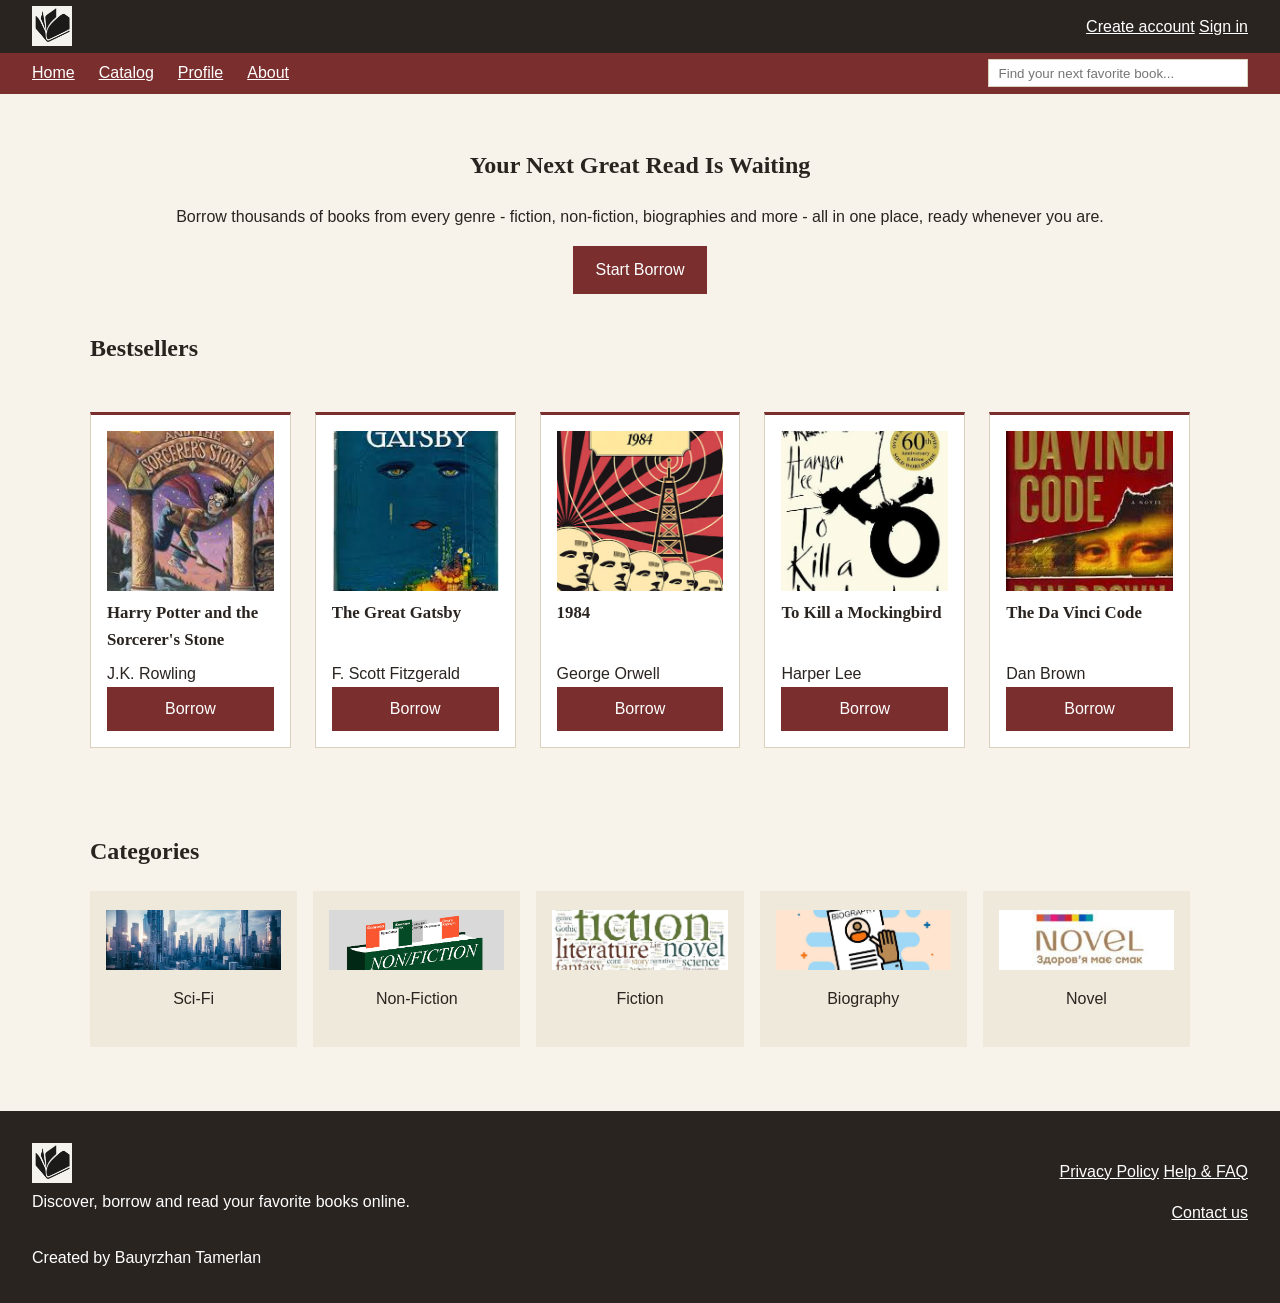
==== index.html @ 6228514c "version1" ====
<!DOCTYPE html>
<html lang="en">
<head>
  <meta charset="UTF-8">
  <title>Home</title>
  <link rel="stylesheet" href="style.css">
  <link rel="icon" type="image/png" href="assets/logo.png">
</head>
<body>

<header>
  <div class="header-top">
    <p><img src="assets/logo.png" alt="Logo" class="logo"></p>
    <p>
      <a href="#">Create account</a>
      <a href="#">Sign in</a>
    </p>
  </div>

  <div class="header-bottom">
    <nav>
      <a href="index.html">Home</a>
      <a href="catalog.html">Catalog</a>
      <a href="profile-demo.html">Profile</a>
      <a href="about.html">About</a>
    </nav>

    <form action="catalog.html" method="get">
      <input type="search" name="q" placeholder="Find your next favorite book...">
    </form>
  </div>
</header>

<main>

  <section>
    <h1>Your Next Great Read Is Waiting</h1>
    <p>Borrow thousands of books from every genre - fiction, non-fiction, biographies and more - all in one place, ready whenever you are.</p>
    <a href="catalog.html">Start Borrow</a>
  </section>

  <section class="cards">
    <h2>Bestsellers</h2>

    <article>
      <img src="assets/book1.png" alt="Harry Potter and the Sorcerer's Stone cover" class="book-cover">
      <h3>Harry Potter and the Sorcerer's Stone</h3>
      <p>J.K. Rowling</p>
      <a href="book-details.html">Borrow</a>
    </article>

    <article>
      <img src="assets/book2.png" alt="The Great Gatsby cover" class="book-cover">
      <h3>The Great Gatsby</h3>
      <p>F. Scott Fitzgerald</p>
      <a href="book-details.html">Borrow</a>
    </article>

    <article>
      <img src="assets/1984.png" alt="1984 cover" class="book-cover">
      <h3>1984</h3>
      <p>George Orwell</p>
      <a href="book-details-1984.html">Borrow</a>
    </article>

    <article>
      <img src="assets/book4.png" alt="To Kill a Mockingbird cover" class="book-cover">
      <h3>To Kill a Mockingbird</h3>
      <p>Harper Lee</p>
      <a href="book-details.html">Borrow</a>
    </article>

    <article>
      <img src="assets/book5.png" alt="The Da Vinci Code cover" class="book-cover">
      <h3>The Da Vinci Code</h3>
      <p>Dan Brown</p>
      <a href="book-details.html">Borrow</a>
    </article>
  </section>

  <section>
    <h2>Categories</h2>
    <nav class="tiles">
      <a href="catalog.html?genre=sci-fi">
        <img src="assets/icon-sci-fi.png" alt="Sci-Fi icon" class="category-icon">
        <p>Sci-Fi</p>
      </a>
      <a href="catalog.html?genre=non-fiction">
        <img src="assets/icon-non-fiction.png" alt="Non-Fiction icon" class="category-icon">
        <p>Non-Fiction</p>
      </a>
      <a href="catalog.html?genre=fiction">
        <img src="assets/icon-fiction.png" alt="Fiction icon" class="category-icon">
        <p>Fiction</p>
      </a>
      <a href="catalog.html?genre=biography">
        <img src="assets/icon-biography.png" alt="Biography icon" class="category-icon">
        <p>Biography</p>
      </a>
      <a href="catalog.html?genre=novel">
        <img src="assets/icon-novel.png" alt="Novel icon" class="category-icon">
        <p>Novel</p>
      </a>
    </nav>
  </section>

</main>

<footer>
  <div class="footer-left">
    <img src="assets/logo.png" alt="Logo" class="logo">
    <p>Discover, borrow and read your favorite books online.</p>
    <p>Created by Bauyrzhan Tamerlan</p>
  </div>

  <div class="footer-right">
    <p>
      <a href="#">Privacy Policy</a>
      <a href="#">Help &amp; FAQ</a>
    </p>
    <p><a href="about.html">Contact us</a></p>
  </div>
</footer>

</body>
</html>
---- style.css ----
body {
    margin: 0;
    font-family: Arial, sans-serif;
    color: #2a2420;
    background: #f7f3ea;
    line-height: 1.6;
    display: flex;
    flex-direction: column;
    min-height: 100vh;
}

body > main {
    flex: 1;
}

h1, h2, h3 {
    font-family: Georgia, serif;
}

a {
    color: #7a2e2e;
}

header {
    color: #fff;
}

.header-top {
    display: flex;
    align-items: center;
    justify-content: space-between;
    background: #2a2420;
    padding: 0.4rem 2rem;
}

.header-bottom {
    display: flex;
    align-items: center;
    justify-content: space-between;
    background: #7a2e2e;
    padding: 0.4rem 2rem;
}

header p {
    margin: 0;
}

header a {
    color: #fff;
}

header nav {
    display: flex;
    gap: 1.5rem;
}

header form {
    display: flex;
}

header input {
    width: 260px;
    margin-bottom: 0;
    padding: 0.35rem 0.6rem;
}

footer {
    background: #2a2420;
    color: #fff;
    padding: 2rem;
    margin-top: 2rem;
    display: flex;
    justify-content: space-between;
    flex-wrap: wrap;
    gap: 1rem;
}

footer a {
    color: #fff;
}

.footer-left {
    display: flex;
    flex-direction: column;
    gap: 0.4rem;
}

.footer-left p {
    margin: 0;
}

.footer-left p:last-child {
    margin-top: 1.5rem;
}

.footer-right {
    text-align: right;
}

main {
    max-width: 1100px;
    margin: 0 auto;
    padding: 0 2rem;
}

section {
    padding: 2rem 0;
}

aside {
    background: #efe9db;
    padding: 1.5rem;
}

article {
    background: #fff;
    border: 1px solid #d9d0be;
    border-top: 3px solid #7a2e2e;
    padding: 1rem;
    margin-bottom: 1rem;
}

article > p:first-child {
    background: #efe9db;
    padding: 2rem 0;
    text-align: center;
    margin-top: 0;
}

article > a:last-child {
    display: block;
    text-align: center;
    margin-top: 0.6rem;
    background: #7a2e2e;
    color: #fff;
    padding: 0.6rem;
    text-decoration: none;
}

section > a {
    display: inline-block;
    background: #7a2e2e;
    color: #fff;
    padding: 0.7rem 1.4rem;
    text-decoration: none;
}

.cards {
    display: flex;
    flex-wrap: wrap;
    gap: 1.5rem;
}

.cards > h1,
.cards > h2,
.cards > nav {
    flex-basis: 100%;
}

.cards > article {
    flex: 1 1 0;
    min-width: 0;
    margin-bottom: 0;
    display: flex;
    flex-direction: column;
}

article h3 {
    margin: 0.6rem 0 0.2rem;
    font-size: 1.05rem;
}

.cards > article h3 {
    height: 3.6rem;
    overflow: hidden;
}

.cards > article p {
    margin: 0;
}

.cards > article > a:last-child {
    margin-top: auto;
}

.logo {
    display: block;
    height: 40px;
    width: auto;
    align-self: flex-start;
}

.book-cover {
    display: block;
    width: 100%;
    height: 160px;
    object-fit: cover;
    background: #efe9db;
    color: transparent;
    font-size: 0;
}

.category-icon {
    display: block;
    width: 100%;
    height: 60px;
    object-fit: cover;
    background: #d9d0be;
    color: transparent;
    font-size: 0;
    margin-bottom: 0.5rem;
}

.book-header,
.profile-header {
    display: flex;
    gap: 2rem;
    align-items: flex-start;
    margin-top: 2rem;
}

.book-icon,
.profile-icon {
    width: 220px;
    height: 300px;
    object-fit: cover;
    background: #efe9db;
    color: transparent;
    font-size: 0;
    flex-shrink: 0;
}

.book-info {
    flex: 1;
}

.book-info h1 {
    margin: 0 0 0.3rem;
}

.book-info > p {
    margin: 0 0 1rem;
}

.book-info section {
    padding: 0;
}

.book-info section h2 {
    margin: 0 0 0.5rem;
}

.book-tags {
    display: flex;
    gap: 0.8rem;
    margin-bottom: 1rem;
}

.book-tags span {
    background: #efe9db;
    padding: 0.4rem 0.9rem;
}

main > section:first-of-type > article {
    background: #efe9db;
    padding: 1rem 1.2rem;
    margin-bottom: 1rem;
}

main > section:first-of-type > article > p:first-child,
.review-meta {
    display: flex;
    justify-content: space-between;
    font-weight: bold;
    margin: 0 0 0.3rem;
}

.review-meta .date {
    font-weight: normal;
}

.profile-icon {
    border: 2px solid #7a2e2e;
}

.profile-info {
    flex: 1;
}

.profile-field {
    background: #efe9db;
    padding: 0.5rem;
    margin: 0 0 0.9rem;
}

.profile-info fieldset {
    border: none;
    padding: 0;
    display: flex;
    gap: 0.6rem;
    align-items: flex-end;
}

.profile-info fieldset label {
    display: none;
}

.profile-info fieldset .profile-field {
    width: 70px;
    margin-bottom: 0;
}

.profile-info > a {
    display: inline-block;
    background: #7a2e2e;
    color: #fff;
    padding: 0.6rem 1.2rem;
    margin-top: 0.6rem;
    text-decoration: none;
}

.signin-badge {
    display: inline-block;
    background: #efe9db;
    padding: 0.6rem 1rem;
    margin-bottom: 1rem;
}

.signin-badge a {
    text-decoration: none;
}

main > section:last-of-type fieldset {
    border: none;
    padding: 0;
    display: flex;
    gap: 0.6rem;
    align-items: center;
}

main > section:last-of-type fieldset label {
    display: inline-block;
    width: auto;
    margin: 0;
    background: #efe9db;
    padding: 0.5rem 0.9rem;
    cursor: pointer;
}

main > section:last-of-type fieldset input[type="radio"] {
    width: auto;
    margin-bottom: 0;
}

main > section:last-of-type textarea {
    background: #efe9db;
}

.tiles {
    display: flex;
    flex-wrap: wrap;
    gap: 1rem;
}

.tiles a {
    flex: 1 1 130px;
    text-align: center;
    padding: 1.2rem 1rem;
    background: #efe9db;
    color: #2a2420;
    text-decoration: none;
}

.catalog-page {
    display: flex;
    flex-direction: row;
    flex-wrap: wrap;
    align-content: flex-start;
}

.catalog-page > header,
.catalog-page > footer {
    flex: 1 1 100%;
}

.catalog-page > aside {
    width: 260px;
}

.catalog-page > main {
    flex: 1;
    min-width: 0;
}

.catalog-page > main.cards {
    display: grid;
    grid-template-columns: repeat(auto-fill, minmax(180px, 1fr));
    gap: 1.5rem;
    align-items: start;
}

.catalog-page > main.cards > h1,
.catalog-page > main.cards > nav {
    grid-column: 1 / -1;
}

.catalog-page > main.cards > article {
    flex: none;
    margin-bottom: 0;
}

fieldset {
    border: 1px solid #d9d0be;
    padding: 0.8rem 1rem;
    margin-bottom: 1rem;
}

label {
    display: block;
    margin-bottom: 0.3rem;
}

fieldset label {
    display: inline-block;
    width: auto;
    margin-right: 1rem;
}

aside fieldset {
    border: none;
    padding: 0;
}

aside legend {
    font-weight: bold;
    padding: 0;
    margin-bottom: 0.5rem;
}

aside fieldset label {
    display: block;
    width: auto;
    margin-right: 0;
    margin-bottom: 0.4rem;
}

aside fieldset input[type="checkbox"],
aside fieldset input[type="radio"] {
    width: auto;
    margin-bottom: 0;
}

.year-range {
    display: flex;
    justify-content: space-between;
    margin: 0 0 0.2rem;
}

aside button {
    padding: 0.6rem 1.2rem;
}

input, select, textarea {
    width: 100%;
    padding: 0.5rem;
    border: 1px solid #d9d0be;
    margin-bottom: 0.9rem;
    box-sizing: border-box;
    font-family: Arial, sans-serif;
}

textarea {
    min-height: 110px;
}

.about-box {
    border: 2px solid #7a2e2e;
    background: #efe9db;
    padding: 1.5rem;
    max-width: 500px;
    margin: 0 auto;
}

#contact-name,
#contact-email {
    max-width: 250px;
}

#contact-message {
    max-width: 500px;
}

button {
    background: #7a2e2e;
    color: #fff;
    border: none;
    padding: 0.65rem 1.3rem;
    cursor: pointer;
}

main > section:first-child {
    padding-bottom: 1rem;
    text-align: center;
}

main > section:first-child + section {
    padding-top: 0;
}
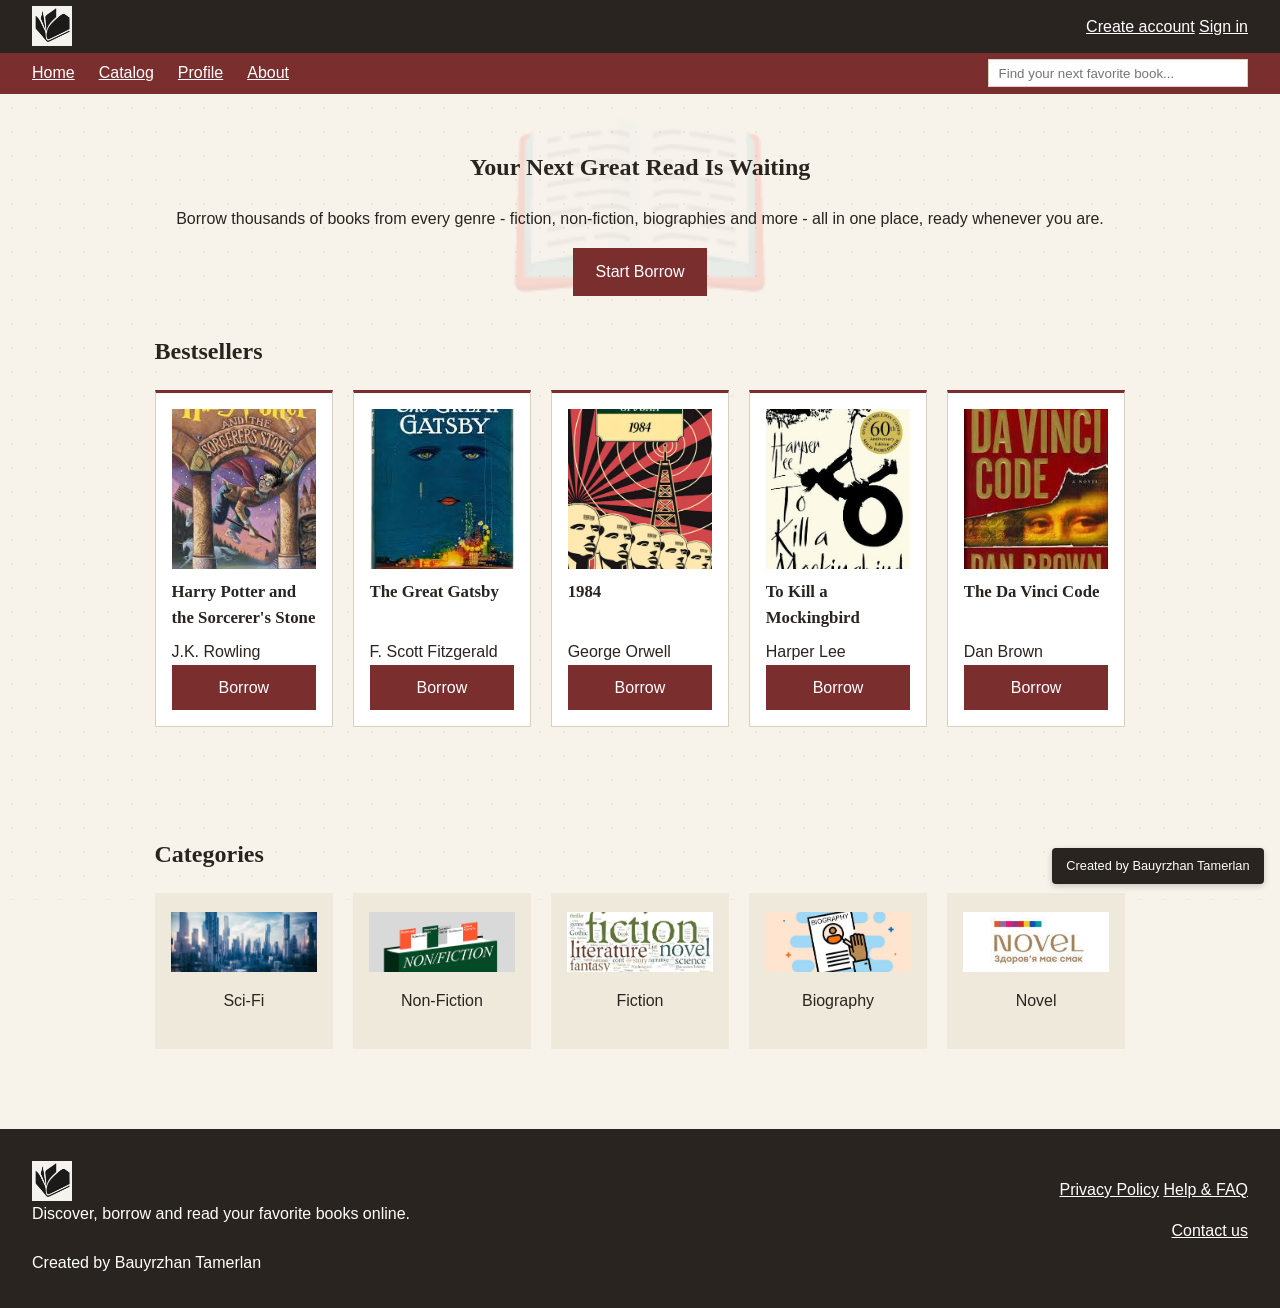
==== commit 7e914b4c: "task2" ====
--- a/index.html
+++ b/index.html
@@ -2,16 +2,17 @@
 <html lang="en">
 <head>
   <meta charset="UTF-8">
+  <meta name="viewport" content="width=device-width, initial-scale=1">
   <title>Home</title>
   <link rel="stylesheet" href="style.css">
   <link rel="icon" type="image/png" href="assets/logo.png">
 </head>
-<body>
+<body class="home-page">
 
 <header>
   <div class="header-top">
-    <p><img src="assets/logo.png" alt="Logo" class="logo"></p>
-    <p>
+    <p class="header-logo-wrap"><img src="assets/logo.png" alt="Logo" class="logo"></p>
+    <p class="header-actions">
       <a href="#">Create account</a>
       <a href="#">Sign in</a>
     </p>
@@ -25,59 +26,64 @@
       <a href="about.html">About</a>
     </nav>
 
-    <form action="catalog.html" method="get">
-      <input type="search" name="q" placeholder="Find your next favorite book...">
+    <form action="catalog.html" method="get" class="header-search">
+      <input type="search" name="q" placeholder="Find your next favorite book..." class="header-search-input">
     </form>
   </div>
 </header>
 
-<main>
+<main class="page-main">
 
-  <section>
+  <section class="hero-section">
+    <!-- TASK 8: z-index middle layer — decorative watermark behind the heading -->
+    <span class="hero-watermark" aria-hidden="true">📖</span>
     <h1>Your Next Great Read Is Waiting</h1>
     <p>Borrow thousands of books from every genre - fiction, non-fiction, biographies and more - all in one place, ready whenever you are.</p>
-    <a href="catalog.html">Start Borrow</a>
+    <a href="catalog.html" class="section-btn">Start Borrow</a>
   </section>
 
-  <section class="cards">
-    <h2>Bestsellers</h2>
+  <!-- TASK 1: float layout — Bestsellers -->
+  <section class="cards cards-after-hero">
+    <h2 class="cards-heading">Bestsellers</h2>
 
-    <article>
+    <article class="book-card">
       <img src="assets/book1.png" alt="Harry Potter and the Sorcerer's Stone cover" class="book-cover">
-      <h3>Harry Potter and the Sorcerer's Stone</h3>
-      <p>J.K. Rowling</p>
-      <a href="book-details.html">Borrow</a>
+      <h3 class="book-card-title">Harry Potter and the Sorcerer's Stone</h3>
+      <p class="book-card-author">J.K. Rowling</p>
+      <a href="book-details.html" class="book-card-btn">Borrow</a>
     </article>
 
-    <article>
+    <article class="book-card">
       <img src="assets/book2.png" alt="The Great Gatsby cover" class="book-cover">
-      <h3>The Great Gatsby</h3>
-      <p>F. Scott Fitzgerald</p>
-      <a href="book-details.html">Borrow</a>
+      <h3 class="book-card-title">The Great Gatsby</h3>
+      <p class="book-card-author">F. Scott Fitzgerald</p>
+      <a href="book-details.html" class="book-card-btn">Borrow</a>
     </article>
 
-    <article>
+    <article class="book-card">
       <img src="assets/1984.png" alt="1984 cover" class="book-cover">
-      <h3>1984</h3>
-      <p>George Orwell</p>
-      <a href="book-details-1984.html">Borrow</a>
+      <h3 class="book-card-title">1984</h3>
+      <p class="book-card-author">George Orwell</p>
+      <a href="book-details-1984.html" class="book-card-btn">Borrow</a>
     </article>
 
-    <article>
+    <article class="book-card">
       <img src="assets/book4.png" alt="To Kill a Mockingbird cover" class="book-cover">
-      <h3>To Kill a Mockingbird</h3>
-      <p>Harper Lee</p>
-      <a href="book-details.html">Borrow</a>
+      <h3 class="book-card-title">To Kill a Mockingbird</h3>
+      <p class="book-card-author">Harper Lee</p>
+      <a href="book-details.html" class="book-card-btn">Borrow</a>
     </article>
 
-    <article>
+    <article class="book-card">
       <img src="assets/book5.png" alt="The Da Vinci Code cover" class="book-cover">
-      <h3>The Da Vinci Code</h3>
-      <p>Dan Brown</p>
-      <a href="book-details.html">Borrow</a>
+      <h3 class="book-card-title">The Da Vinci Code</h3>
+      <p class="book-card-author">Dan Brown</p>
+      <a href="book-details.html" class="book-card-btn">Borrow</a>
     </article>
+
   </section>
 
+  <!-- TASK 1: float layout — Categories -->
   <section>
     <h2>Categories</h2>
     <nav class="tiles">
@@ -106,11 +112,12 @@
 
 </main>
 
+<!-- TASK 1: float layout — Footer -->
 <footer>
   <div class="footer-left">
     <img src="assets/logo.png" alt="Logo" class="logo">
-    <p>Discover, borrow and read your favorite books online.</p>
-    <p>Created by Bauyrzhan Tamerlan</p>
+    <p class="footer-tagline">Discover, borrow and read your favorite books online.</p>
+    <p class="footer-credit">Created by Bauyrzhan Tamerlan</p>
   </div>
 
   <div class="footer-right">
@@ -122,5 +129,8 @@
   </div>
 </footer>
 
+<!-- TASK 6: fixed positioning — author badge stays visible while scrolling -->
+<div class="site-author-badge">Created by Bauyrzhan Tamerlan</div>
+
 </body>
 </html>
--- a/style.css
+++ b/style.css
@@ -7,9 +7,10 @@
     display: flex;
     flex-direction: column;
     min-height: 100vh;
-}
-
-body > main {
+    overflow-x: hidden;
+}
+
+.page-main {
     flex: 1;
 }
 
@@ -41,38 +42,45 @@
     padding: 0.4rem 2rem;
 }
 
-header p {
+.header-logo-wrap,
+.header-actions {
     margin: 0;
 }
 
-header a {
-    color: #fff;
-}
-
-header nav {
+header a,
+.header-bottom a {
+    color: #fff;
+}
+
+header nav,
+.header-bottom nav {
     display: flex;
     gap: 1.5rem;
 }
 
-header form {
-    display: flex;
-}
-
-header input {
+.header-search {
+    display: flex;
+}
+
+.header-search-input {
     width: 260px;
     margin-bottom: 0;
     padding: 0.35rem 0.6rem;
 }
 
+/* TASK 1: float layout */
+
 footer {
     background: #2a2420;
     color: #fff;
     padding: 2rem;
     margin-top: 2rem;
-    display: flex;
-    justify-content: space-between;
-    flex-wrap: wrap;
-    gap: 1rem;
+}
+
+footer::after {
+    content: "";
+    display: table;
+    clear: both;
 }
 
 footer a {
@@ -80,20 +88,28 @@
 }
 
 .footer-left {
-    display: flex;
-    flex-direction: column;
-    gap: 0.4rem;
-}
-
-.footer-left p {
+    float: left;
+    width: 50%;
+    box-sizing: border-box;
+}
+
+.footer-left > * + * {
+    margin-top: 0.4rem;
+}
+
+.footer-tagline,
+.footer-credit {
     margin: 0;
 }
 
-.footer-left p:last-child {
+.footer-credit {
     margin-top: 1.5rem;
 }
 
 .footer-right {
+    float: right;
+    width: 50%;
+    box-sizing: border-box;
     text-align: right;
 }
 
@@ -120,24 +136,7 @@
     margin-bottom: 1rem;
 }
 
-article > p:first-child {
-    background: #efe9db;
-    padding: 2rem 0;
-    text-align: center;
-    margin-top: 0;
-}
-
-article > a:last-child {
-    display: block;
-    text-align: center;
-    margin-top: 0.6rem;
-    background: #7a2e2e;
-    color: #fff;
-    padding: 0.6rem;
-    text-decoration: none;
-}
-
-section > a {
+.section-btn {
     display: inline-block;
     background: #7a2e2e;
     color: #fff;
@@ -146,23 +145,30 @@
 }
 
 .cards {
-    display: flex;
-    flex-wrap: wrap;
-    gap: 1.5rem;
-}
-
-.cards > h1,
-.cards > h2,
-.cards > nav {
-    flex-basis: 100%;
-}
-
-.cards > article {
-    flex: 1 1 0;
-    min-width: 0;
-    margin-bottom: 0;
-    display: flex;
-    flex-direction: column;
+    display: block;
+}
+
+.cards::after {
+    content: "";
+    display: table;
+    clear: both;
+}
+
+.cards-heading,
+.cards-nav {
+    width: 100%;
+}
+
+.book-card {
+    float: left;
+    box-sizing: border-box;
+    width: 18.4%;
+    margin-right: 2%;
+    margin-bottom: 1.5rem;
+}
+
+.book-card:last-child {
+    margin-right: 0;
 }
 
 article h3 {
@@ -170,17 +176,23 @@
     font-size: 1.05rem;
 }
 
-.cards > article h3 {
+.book-card-title {
     height: 3.6rem;
-    overflow: hidden;
-}
-
-.cards > article p {
+    overflow: hidden; /* TASK 4: hidden — truncates long book titles so all cards stay equal height */
+}
+
+.book-card-author {
     margin: 0;
 }
 
-.cards > article > a:last-child {
+.book-card-btn {
+    display: block;
+    text-align: center;
     margin-top: auto;
+    background: #7a2e2e;
+    color: #fff;
+    padding: 0.6rem;
+    text-decoration: none;
 }
 
 .logo {
@@ -217,6 +229,10 @@
     gap: 2rem;
     align-items: flex-start;
     margin-top: 2rem;
+    background: none;
+    border: none;
+    padding: 0;
+    margin-bottom: 0;
 }
 
 .book-icon,
@@ -238,7 +254,7 @@
     margin: 0 0 0.3rem;
 }
 
-.book-info > p {
+.book-author {
     margin: 0 0 1rem;
 }
 
@@ -261,13 +277,12 @@
     padding: 0.4rem 0.9rem;
 }
 
-main > section:first-of-type > article {
+.review-card {
     background: #efe9db;
     padding: 1rem 1.2rem;
     margin-bottom: 1rem;
 }
 
-main > section:first-of-type > article > p:first-child,
 .review-meta {
     display: flex;
     justify-content: space-between;
@@ -310,7 +325,7 @@
     margin-bottom: 0;
 }
 
-.profile-info > a {
+.profile-edit-btn {
     display: inline-block;
     background: #7a2e2e;
     color: #fff;
@@ -330,7 +345,7 @@
     text-decoration: none;
 }
 
-main > section:last-of-type fieldset {
+.review-form-fieldset {
     border: none;
     padding: 0;
     display: flex;
@@ -338,7 +353,7 @@
     align-items: center;
 }
 
-main > section:last-of-type fieldset label {
+.review-form-fieldset label {
     display: inline-block;
     width: auto;
     margin: 0;
@@ -347,23 +362,31 @@
     cursor: pointer;
 }
 
-main > section:last-of-type fieldset input[type="radio"] {
+.review-form-fieldset input[type="radio"] {
     width: auto;
     margin-bottom: 0;
 }
 
-main > section:last-of-type textarea {
+.review-textarea {
     background: #efe9db;
 }
 
 .tiles {
-    display: flex;
-    flex-wrap: wrap;
-    gap: 1rem;
+    display: block;
+}
+
+.tiles::after {
+    content: "";
+    display: table;
+    clear: both;
 }
 
 .tiles a {
-    flex: 1 1 130px;
+    float: left;
+    width: 18.4%;
+    margin-right: 2%;
+    margin-bottom: 1rem;
+    box-sizing: border-box;
     text-align: center;
     padding: 1.2rem 1rem;
     background: #efe9db;
@@ -371,41 +394,54 @@
     text-decoration: none;
 }
 
+.tiles a:last-child {
+    margin-right: 0;
+}
+
+/* TASK 9: CSS Grid page layout */
+
 .catalog-page {
-    display: flex;
-    flex-direction: row;
-    flex-wrap: wrap;
-    align-content: flex-start;
-}
-
-.catalog-page > header,
-.catalog-page > footer {
-    flex: 1 1 100%;
-}
-
-.catalog-page > aside {
-    width: 260px;
-}
-
-.catalog-page > main {
-    flex: 1;
+    display: grid;
+    grid-template-columns: 260px 1fr;
+    grid-template-areas:
+        "header  header"
+        "sidebar main"
+        "footer  footer";
+}
+
+.catalog-header {
+    grid-area: header;
+}
+
+.catalog-sidebar {
+    grid-area: sidebar;
+}
+
+.catalog-main {
+    grid-area: main;
     min-width: 0;
 }
 
-.catalog-page > main.cards {
+.catalog-footer {
+    grid-area: footer;
+}
+
+.catalog-main.cards {
     display: grid;
     grid-template-columns: repeat(auto-fill, minmax(180px, 1fr));
     gap: 1.5rem;
     align-items: start;
 }
 
-.catalog-page > main.cards > h1,
-.catalog-page > main.cards > nav {
+.catalog-main.cards .cards-heading,
+.catalog-main.cards .cards-nav {
     grid-column: 1 / -1;
 }
 
-.catalog-page > main.cards > article {
-    flex: none;
+.catalog-main.cards .book-card {
+    float: none;
+    width: auto;
+    margin-right: 0;
     margin-bottom: 0;
 }
 
@@ -479,6 +515,7 @@
     padding: 1.5rem;
     max-width: 500px;
     margin: 0 auto;
+    overflow-x: auto;
 }
 
 #contact-name,
@@ -498,11 +535,332 @@
     cursor: pointer;
 }
 
-main > section:first-child {
+.hero-section {
     padding-bottom: 1rem;
     text-align: center;
 }
 
-main > section:first-child + section {
+.cards-after-hero {
     padding-top: 0;
-}+}
+
+/* TASK 1: float layout */
+
+@media (max-width: 1024px) {
+    .book-card {
+        width: 48%;
+    }
+
+    .book-card:nth-child(odd) {
+        margin-right: 2%;
+    }
+
+    .book-card:nth-child(even) {
+        margin-right: 0;
+    }
+
+    .book-card:last-child {
+        margin-right: 0;
+    }
+
+    .tiles a {
+        width: 48%;
+    }
+
+    .tiles a:nth-child(odd) {
+        margin-right: 2%;
+    }
+
+    .tiles a:nth-child(even) {
+        margin-right: 0;
+    }
+
+    .tiles a:last-child {
+        margin-right: 0;
+    }
+}
+
+@media (max-width: 600px) {
+    .book-card {
+        float: none;
+        width: 100%;
+        margin-right: 0;
+    }
+
+    .tiles a {
+        float: none;
+        width: 100%;
+        margin-right: 0;
+    }
+
+    .footer-left,
+    .footer-right {
+        float: none;
+        width: 100%;
+        text-align: left;
+    }
+
+    .footer-right {
+        margin-top: 1rem;
+    }
+}
+
+/* TASK 2: width vs max-width demo */
+
+.about-quote {
+    width: 800px;
+    box-sizing: border-box;
+    margin: 1rem 0 0;
+    padding: 1rem 1.5rem;
+    border-left: 3px solid #7a2e2e;
+    background: #fff;
+    font-style: italic;
+}
+
+/* TASK 3: display demo */
+
+.book-details-page .demo-inline-to-block {
+    display: block; /* inline to block */
+}
+
+.book-details-page .demo-block-to-inline {
+    display: inline; /* block to inline */
+}
+
+.book-details-page .demo-hide-inline {
+    display: none; /* hide inline */
+}
+
+.book-details-page .demo-hide-block {
+    display: none; /* hide block */
+}
+
+/* TASK 4: overflow, demonstrated on real content */
+
+.genre-scroll {
+    max-height: 150px;
+    overflow-y: auto;
+}
+
+.rating-scroll {
+    max-height: 60px;
+    overflow-y: scroll;
+}
+
+.book-cover-wrap {
+    position: relative;
+    overflow: visible;
+}
+
+.bestseller-ribbon {
+    position: absolute;
+    top: -8px;
+    right: -8px;
+    background: #7a2e2e;
+    color: #fff;
+    font-size: 0.75rem;
+    padding: 0.25rem 0.6rem;
+    transform: rotate(8deg);
+}
+
+/* TASK 5: relative + absolute positioning */
+
+.profile-icon-wrap {
+    position: relative; /* becomes the positioning context for the badge */
+    display: inline-block;
+}
+
+.verified-badge {
+    position: absolute; /* positioned relative to .profile-icon-wrap, not the page */
+    bottom: 10px;
+    right: 10px;
+    background: #2a2420;
+    color: #fff;
+    font-size: 0.75rem;
+    padding: 0.3rem 0.6rem;
+    border-radius: 3px;
+}
+
+/* TASK 6: fixed positioning */
+
+.home-page header {
+    position: fixed; /* header stays pinned to the top of the viewport while scrolling */
+    top: 0;
+    left: 0;
+    width: 100%;
+    z-index: 100; /* top layer — always above everything else */
+}
+
+.home-page .page-main {
+    padding-top: 96px; /* compensates for the fixed header's height so content isn't hidden underneath */
+}
+
+.site-author-badge {
+    position: fixed; /* stays in the same viewport corner regardless of scroll position */
+    bottom: 16px;
+    right: 16px;
+    background: #2a2420;
+    color: #fff;
+    font-size: 0.8rem;
+    padding: 0.5rem 0.9rem;
+    border-radius: 4px;
+    box-shadow: 0 2px 6px rgba(0, 0, 0, 0.2);
+}
+
+/* TASK 7: sticky positioning */
+
+.book-details-page .header-bottom {
+    position: sticky;
+    top: 0;
+    z-index: 10; /* stays above the content that scrolls underneath it */
+}
+
+.toc-bar {
+    position: sticky;
+    top: 48px; /* height of the sticky .header-bottom above it — verify and adjust in browser */
+    z-index: 9;
+    display: flex;
+    gap: 1.5rem;
+    background: #efe9db;
+    padding: 0.6rem 2rem;
+    border-bottom: 1px solid #d9d0be;
+}
+
+.toc-bar a {
+    text-decoration: none;
+    font-weight: bold;
+}
+
+/* TASK 8: z-index layering */
+
+.home-page::before {
+    content: "";
+    position: fixed;
+    inset: 0;
+    z-index: -1; /* bottom layer — sits behind all content */
+    background-image: radial-gradient(circle, rgba(122, 46, 46, 0.08) 1px, transparent 1px);
+    background-size: 24px 24px;
+}
+
+.home-page .hero-section {
+    position: relative; /* creates a positioning context for the watermark */
+}
+
+.hero-watermark {
+    position: absolute;
+    top: 50%;
+    left: 50%;
+    transform: translate(-50%, -50%);
+    font-size: 14rem;
+    opacity: 0.15;
+    z-index: 0; /* middle layer — behind the text, above the page background */
+    pointer-events: none; /* so it never blocks clicks on the button below */
+}
+
+.hero-section h1,
+.hero-section p,
+.hero-section .section-btn {
+    position: relative; /* needed so z-index actually takes effect */
+    z-index: 1; /* above the watermark */
+}
+
+@media (max-width: 768px) {
+    .catalog-page {
+        grid-template-columns: 1fr;
+        grid-template-areas:
+            "header"
+            "sidebar"
+            "main"
+            "footer";
+    }
+}
+
+/* fix: header-bottom wraps on narrow screens */
+
+@media (max-width: 768px) {
+    .header-bottom {
+        flex-wrap: wrap;
+        gap: 0.6rem;
+    }
+
+    .header-bottom nav {
+        flex-wrap: wrap;
+        gap: 0.8rem;
+    }
+
+    .header-search-input {
+        width: 100%;
+    }
+}
+
+/* fix: book grid overflow on mobile */
+
+@media (max-width: 700px) {
+    .catalog-main.cards {
+        grid-template-columns: repeat(2, 1fr);
+    }
+}
+
+@media (max-width: 420px) {
+    .catalog-main.cards {
+        grid-template-columns: 1fr;
+    }
+}
+
+/* TASK 10: media queries for different screen sizes */
+
+/* Large screens: > 1200px */
+@media (min-width: 1201px) {
+    .profile-page .profile-icon,
+    .profile-page .profile-icon-wrap {
+        width: 280px;
+        height: 380px;
+    }
+
+    .profile-page .profile-info h1 {
+        font-size: 2.6rem;
+    }
+}
+
+/* Laptop: 769px – 1200px (default styles already cover this, no override needed) */
+
+/* Tablet: 481px – 768px */
+@media (max-width: 768px) {
+    .profile-page .profile-header {
+        gap: 1.2rem;
+    }
+
+    .profile-page .profile-icon,
+    .profile-page .profile-icon-wrap {
+        width: 160px;
+        height: 220px;
+    }
+
+    .profile-page .profile-info h1 {
+        font-size: 1.8rem;
+    }
+}
+
+/* Mobile: <= 480px */
+@media (max-width: 480px) {
+    .profile-page .profile-header {
+        flex-direction: column;
+        align-items: center;
+        text-align: center;
+    }
+
+    .profile-page .profile-icon,
+    .profile-page .profile-icon-wrap {
+        width: 140px;
+        height: 190px;
+    }
+
+    .profile-page .profile-info fieldset {
+        flex-direction: column;
+        align-items: stretch;
+    }
+
+    .profile-page .profile-info fieldset .profile-field {
+        width: 100%;
+    }
+}
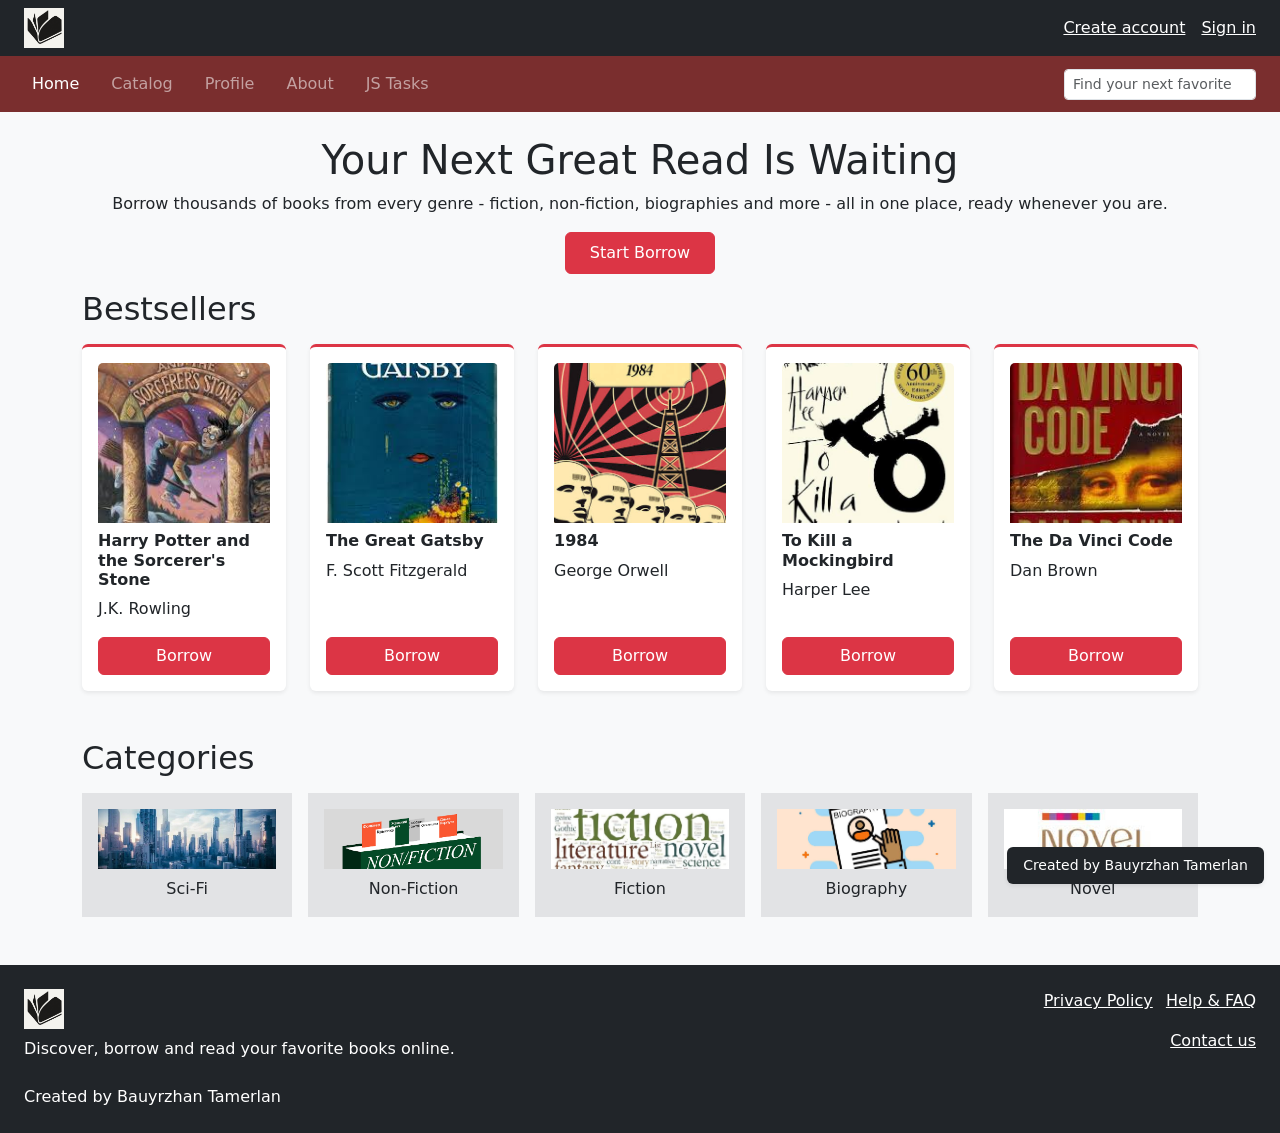
==== commit a396b072: "task 4" ====
--- a/index.html
+++ b/index.html
@@ -4,133 +4,166 @@
   <meta charset="UTF-8">
   <meta name="viewport" content="width=device-width, initial-scale=1">
   <title>Home</title>
-  <link rel="stylesheet" href="style.css">
+  <link href="https://cdn.jsdelivr.net/npm/bootstrap@5.3.3/dist/css/bootstrap.min.css" rel="stylesheet" integrity="sha384-QWTKZyjpPEjISv5WaRU9OFeRpok6YctnYmDr5pNlyT2bRjXh0JMhjY6hW+ALEwIH" crossorigin="anonymous">
   <link rel="icon" type="image/png" href="assets/logo.png">
 </head>
-<body class="home-page">
+<body class="bg-body-tertiary d-flex flex-column min-vh-100">
 
-<header>
-  <div class="header-top">
-    <p class="header-logo-wrap"><img src="assets/logo.png" alt="Logo" class="logo"></p>
-    <p class="header-actions">
-      <a href="#">Create account</a>
-      <a href="#">Sign in</a>
-    </p>
-  </div>
-
-  <div class="header-bottom">
-    <nav>
-      <a href="index.html">Home</a>
-      <a href="catalog.html">Catalog</a>
-      <a href="profile-demo.html">Profile</a>
-      <a href="about.html">About</a>
-    </nav>
-
-    <form action="catalog.html" method="get" class="header-search">
-      <input type="search" name="q" placeholder="Find your next favorite book..." class="header-search-input">
-    </form>
+<header class="bg-dark py-2">
+  <div class="container-fluid px-4 d-flex justify-content-between align-items-center">
+    <a href="index.html"><img src="assets/logo.png" alt="Logo" height="40"></a>
+    <div class="d-flex gap-3">
+      <a href="#" class="text-white">Create account</a>
+      <a href="#" class="text-white">Sign in</a>
+    </div>
   </div>
 </header>
 
-<main class="page-main">
+<div class="sticky-top">
+  <nav class="navbar navbar-expand navbar-dark" style="background-color: #7a2e2e;">
+    <div class="container-fluid px-4 flex-wrap gap-2">
+      <ul class="navbar-nav flex-wrap gap-3 me-auto">
+        <li class="nav-item"><a class="nav-link active" aria-current="page" href="index.html">Home</a></li>
+        <li class="nav-item"><a class="nav-link" href="catalog.html">Catalog</a></li>
+        <li class="nav-item"><a class="nav-link" href="profile-demo.html">Profile</a></li>
+        <li class="nav-item"><a class="nav-link" href="about.html">About</a></li>
+        <li class="nav-item"><a class="nav-link" href="js-tasks.html">JS Tasks</a></li>
+      </ul>
+      <form action="catalog.html" method="get" class="d-flex flex-grow-1 flex-md-grow-0" role="search">
+        <input type="search" name="q" placeholder="Find your next favorite book..." class="form-control form-control-sm" aria-label="Search">
+      </form>
+    </div>
+  </nav>
+</div>
 
-  <section class="hero-section">
-    <!-- TASK 8: z-index middle layer — decorative watermark behind the heading -->
-    <span class="hero-watermark" aria-hidden="true">📖</span>
+<main class="container flex-grow-1">
+
+  <section class="text-center pt-4 pb-3">
     <h1>Your Next Great Read Is Waiting</h1>
     <p>Borrow thousands of books from every genre - fiction, non-fiction, biographies and more - all in one place, ready whenever you are.</p>
-    <a href="catalog.html" class="section-btn">Start Borrow</a>
+    <a href="catalog.html" class="btn btn-danger px-4 py-2">Start Borrow</a>
   </section>
 
-  <!-- TASK 1: float layout — Bestsellers -->
-  <section class="cards cards-after-hero">
-    <h2 class="cards-heading">Bestsellers</h2>
+  <section class="pb-4">
+    <h2 class="mb-3">Bestsellers</h2>
+    <div class="row row-cols-1 row-cols-sm-2 row-cols-md-3 row-cols-lg-5 g-4">
 
-    <article class="book-card">
-      <img src="assets/book1.png" alt="Harry Potter and the Sorcerer's Stone cover" class="book-cover">
-      <h3 class="book-card-title">Harry Potter and the Sorcerer's Stone</h3>
-      <p class="book-card-author">J.K. Rowling</p>
-      <a href="book-details.html" class="book-card-btn">Borrow</a>
-    </article>
+      <div class="col">
+        <article class="card h-100 border-0 border-top border-3 border-danger shadow-sm">
+          <div class="card-body d-flex flex-column">
+            <img src="assets/book1.png" alt="Harry Potter and the Sorcerer's Stone cover" class="card-img-top object-fit-cover" height="160">
+            <h3 class="card-title fs-6 fw-bold mt-2">Harry Potter and the Sorcerer's Stone</h3>
+            <p class="card-text">J.K. Rowling</p>
+            <a href="book-details.html" class="btn btn-danger w-100 mt-auto">Borrow</a>
+          </div>
+        </article>
+      </div>
 
-    <article class="book-card">
-      <img src="assets/book2.png" alt="The Great Gatsby cover" class="book-cover">
-      <h3 class="book-card-title">The Great Gatsby</h3>
-      <p class="book-card-author">F. Scott Fitzgerald</p>
-      <a href="book-details.html" class="book-card-btn">Borrow</a>
-    </article>
+      <div class="col">
+        <article class="card h-100 border-0 border-top border-3 border-danger shadow-sm">
+          <div class="card-body d-flex flex-column">
+            <img src="assets/book2.png" alt="The Great Gatsby cover" class="card-img-top object-fit-cover" height="160">
+            <h3 class="card-title fs-6 fw-bold mt-2">The Great Gatsby</h3>
+            <p class="card-text">F. Scott Fitzgerald</p>
+            <a href="book-details.html" class="btn btn-danger w-100 mt-auto">Borrow</a>
+          </div>
+        </article>
+      </div>
 
-    <article class="book-card">
-      <img src="assets/1984.png" alt="1984 cover" class="book-cover">
-      <h3 class="book-card-title">1984</h3>
-      <p class="book-card-author">George Orwell</p>
-      <a href="book-details-1984.html" class="book-card-btn">Borrow</a>
-    </article>
+      <div class="col">
+        <article class="card h-100 border-0 border-top border-3 border-danger shadow-sm">
+          <div class="card-body d-flex flex-column">
+            <img src="assets/1984.png" alt="1984 cover" class="card-img-top object-fit-cover" height="160">
+            <h3 class="card-title fs-6 fw-bold mt-2">1984</h3>
+            <p class="card-text">George Orwell</p>
+            <a href="book-details-1984.html" class="btn btn-danger w-100 mt-auto">Borrow</a>
+          </div>
+        </article>
+      </div>
 
-    <article class="book-card">
-      <img src="assets/book4.png" alt="To Kill a Mockingbird cover" class="book-cover">
-      <h3 class="book-card-title">To Kill a Mockingbird</h3>
-      <p class="book-card-author">Harper Lee</p>
-      <a href="book-details.html" class="book-card-btn">Borrow</a>
-    </article>
+      <div class="col">
+        <article class="card h-100 border-0 border-top border-3 border-danger shadow-sm">
+          <div class="card-body d-flex flex-column">
+            <img src="assets/book4.png" alt="To Kill a Mockingbird cover" class="card-img-top object-fit-cover" height="160">
+            <h3 class="card-title fs-6 fw-bold mt-2">To Kill a Mockingbird</h3>
+            <p class="card-text">Harper Lee</p>
+            <a href="book-details.html" class="btn btn-danger w-100 mt-auto">Borrow</a>
+          </div>
+        </article>
+      </div>
 
-    <article class="book-card">
-      <img src="assets/book5.png" alt="The Da Vinci Code cover" class="book-cover">
-      <h3 class="book-card-title">The Da Vinci Code</h3>
-      <p class="book-card-author">Dan Brown</p>
-      <a href="book-details.html" class="book-card-btn">Borrow</a>
-    </article>
+      <div class="col">
+        <article class="card h-100 border-0 border-top border-3 border-danger shadow-sm">
+          <div class="card-body d-flex flex-column">
+            <img src="assets/book5.png" alt="The Da Vinci Code cover" class="card-img-top object-fit-cover" height="160">
+            <h3 class="card-title fs-6 fw-bold mt-2">The Da Vinci Code</h3>
+            <p class="card-text">Dan Brown</p>
+            <a href="book-details.html" class="btn btn-danger w-100 mt-auto">Borrow</a>
+          </div>
+        </article>
+      </div>
 
+    </div>
   </section>
 
-  <!-- TASK 1: float layout — Categories -->
-  <section>
-    <h2>Categories</h2>
-    <nav class="tiles">
-      <a href="catalog.html?genre=sci-fi">
-        <img src="assets/icon-sci-fi.png" alt="Sci-Fi icon" class="category-icon">
-        <p>Sci-Fi</p>
-      </a>
-      <a href="catalog.html?genre=non-fiction">
-        <img src="assets/icon-non-fiction.png" alt="Non-Fiction icon" class="category-icon">
-        <p>Non-Fiction</p>
-      </a>
-      <a href="catalog.html?genre=fiction">
-        <img src="assets/icon-fiction.png" alt="Fiction icon" class="category-icon">
-        <p>Fiction</p>
-      </a>
-      <a href="catalog.html?genre=biography">
-        <img src="assets/icon-biography.png" alt="Biography icon" class="category-icon">
-        <p>Biography</p>
-      </a>
-      <a href="catalog.html?genre=novel">
-        <img src="assets/icon-novel.png" alt="Novel icon" class="category-icon">
-        <p>Novel</p>
-      </a>
+  <section class="py-4">
+    <h2 class="mb-3">Categories</h2>
+    <nav class="row row-cols-1 row-cols-sm-2 row-cols-md-3 row-cols-lg-5 g-3">
+      <div class="col">
+        <a href="catalog.html?genre=sci-fi" class="d-block h-100 bg-secondary-subtle text-dark text-decoration-none text-center p-3">
+          <img src="assets/icon-sci-fi.png" alt="Sci-Fi icon" class="w-100 object-fit-cover mb-2" height="60">
+          <p class="mb-0">Sci-Fi</p>
+        </a>
+      </div>
+      <div class="col">
+        <a href="catalog.html?genre=non-fiction" class="d-block h-100 bg-secondary-subtle text-dark text-decoration-none text-center p-3">
+          <img src="assets/icon-non-fiction.png" alt="Non-Fiction icon" class="w-100 object-fit-cover mb-2" height="60">
+          <p class="mb-0">Non-Fiction</p>
+        </a>
+      </div>
+      <div class="col">
+        <a href="catalog.html?genre=fiction" class="d-block h-100 bg-secondary-subtle text-dark text-decoration-none text-center p-3">
+          <img src="assets/icon-fiction.png" alt="Fiction icon" class="w-100 object-fit-cover mb-2" height="60">
+          <p class="mb-0">Fiction</p>
+        </a>
+      </div>
+      <div class="col">
+        <a href="catalog.html?genre=biography" class="d-block h-100 bg-secondary-subtle text-dark text-decoration-none text-center p-3">
+          <img src="assets/icon-biography.png" alt="Biography icon" class="w-100 object-fit-cover mb-2" height="60">
+          <p class="mb-0">Biography</p>
+        </a>
+      </div>
+      <div class="col">
+        <a href="catalog.html?genre=novel" class="d-block h-100 bg-secondary-subtle text-dark text-decoration-none text-center p-3">
+          <img src="assets/icon-novel.png" alt="Novel icon" class="w-100 object-fit-cover mb-2" height="60">
+          <p class="mb-0">Novel</p>
+        </a>
+      </div>
     </nav>
   </section>
 
 </main>
 
-<!-- TASK 1: float layout — Footer -->
-<footer>
-  <div class="footer-left">
-    <img src="assets/logo.png" alt="Logo" class="logo">
-    <p class="footer-tagline">Discover, borrow and read your favorite books online.</p>
-    <p class="footer-credit">Created by Bauyrzhan Tamerlan</p>
-  </div>
-
-  <div class="footer-right">
-    <p>
-      <a href="#">Privacy Policy</a>
-      <a href="#">Help &amp; FAQ</a>
-    </p>
-    <p><a href="about.html">Contact us</a></p>
+<footer class="bg-dark text-white mt-4">
+  <div class="container-fluid px-4 py-4">
+    <div class="row g-3">
+      <div class="col-md-6">
+        <img src="assets/logo.png" alt="Logo" height="40">
+        <p class="mt-2 mb-0">Discover, borrow and read your favorite books online.</p>
+        <p class="mt-4 mb-0">Created by Bauyrzhan Tamerlan</p>
+      </div>
+      <div class="col-md-6 text-md-end">
+        <p>
+          <a href="#" class="text-white me-2">Privacy Policy</a>
+          <a href="#" class="text-white">Help &amp; FAQ</a>
+        </p>
+        <p class="mb-0"><a href="about.html" class="text-white">Contact us</a></p>
+      </div>
+    </div>
   </div>
 </footer>
 
-<!-- TASK 6: fixed positioning — author badge stays visible while scrolling -->
-<div class="site-author-badge">Created by Bauyrzhan Tamerlan</div>
+<div class="position-fixed bottom-0 end-0 m-3 bg-dark text-white small px-3 py-2 rounded shadow-sm">Created by Bauyrzhan Tamerlan</div>
 
 </body>
-</html>+</html>
